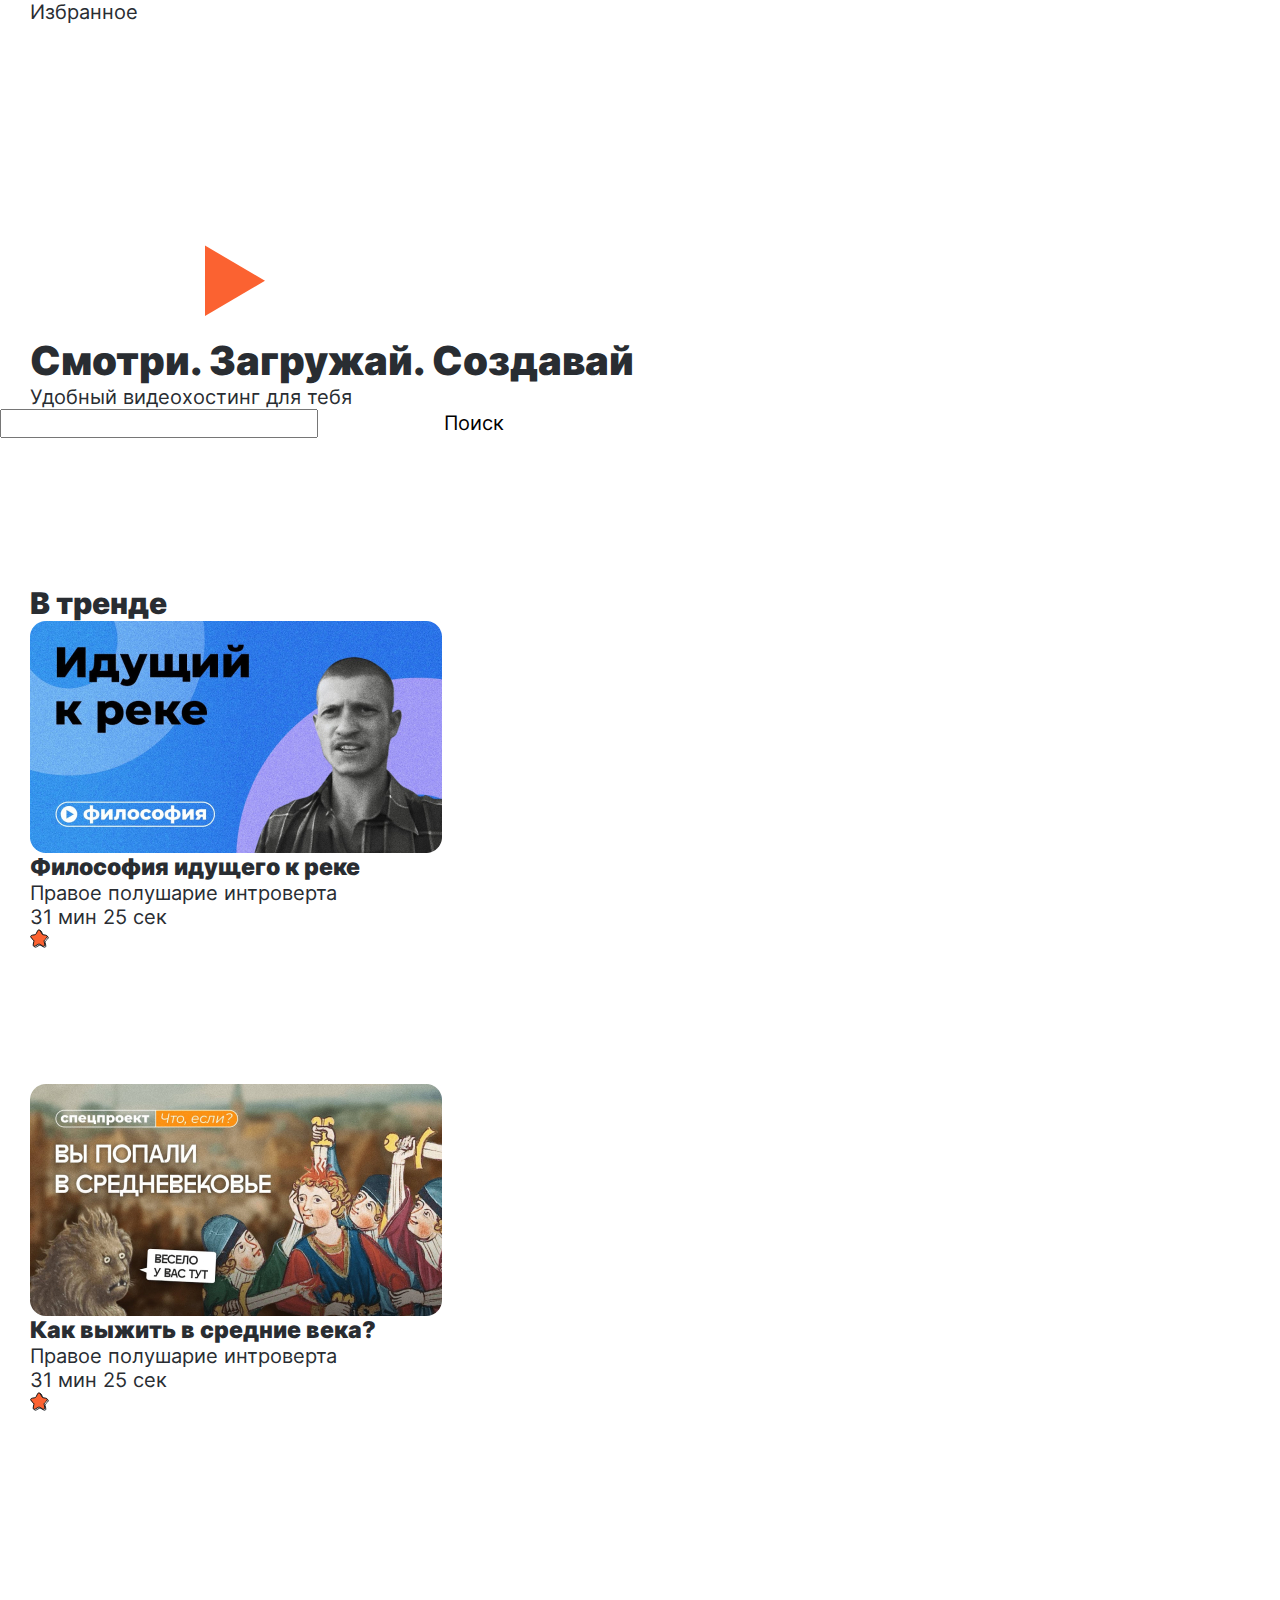
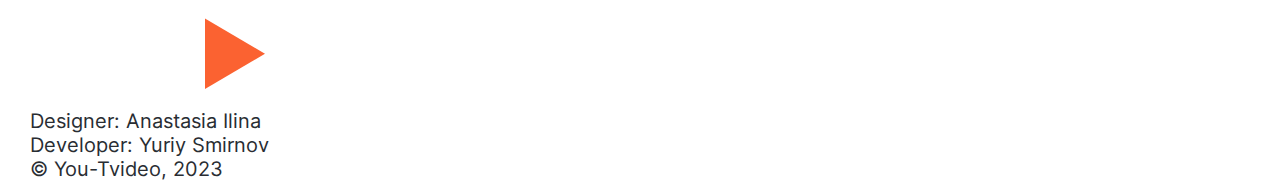
==== index.html @ 5c561b0a "111" ====
<!DOCTYPE html>
<html lang="ru">
<head>
    <meta charset="UTF-8">
    <meta name="viewport" content="width=device-width, initial-scale=1.0">
    <title>You-TVideo -- Удобный видеохостинг для тебя</title>
    <link rel="stylesheet" href="css/normalize.css">
    <link rel="stylesheet" href="css/index.css">
</head>
<body>
    <main>
        <section class="hero">
            <div class="container">
                <div class="hero__container">
                    <a href="/favorite.html" class="hero__link">
                        <span>Избранное</span>
                        <svg class="hero__icon">
                            <use xlink:href="image/sprite.svg#star-ow"></use>
                        </svg>
                    </a>
                    <svg class="hero__logo" viewBox="0 0 360 48" role="img" aria-label="Логотип сервиса You-TVideo">
                        <use xlink:href="image/sprite.svg#logo-white"></use>
                    </svg>
                    <h1 class="hero__title">Смотри. Загружай. Создавай</h1>
    
                    <p class="hero__tagline">Удобный видеохостинг для тебя</p>
                </div>
            </div>
        </section>

        <section class="search">
            <form class="search__form">
                <input type="search" class="search__input">
                <button class="search__btn" type="submit">
                    <span>Поиск</span>
                    <svg class="search__icon">
                        <use xlink:href="image/sprite.svg#search"></use>
                    </svg>
                </button>
            </form>
        </section>

        <section class="video-list">
            <div class="container">
                <h2 class="video-list__title">
                    В тренде
                </h2>
                <ul class="video-list_items">
                    <li class="video-list__item">
                        <article class="video-card">
                            <a href="/video/" class="video-card__link">
                                <img src="./image/image1.jpg" 
                                alt="Философия идущего к реке" 
                                class="video-card__thumbnail">
                                <h3 class="video-card__title">Философия идущего к реке</h3>
                                <p class="video-card__channel">Правое полушарие интроверта</p>
                                <p class="video-card__duration">
                                    31 мин 25 сек
                                </p>
                            </a>
                            <button class="video-card__favorite" type="button" aria-label="Добавить в избранное, Философия идущего к реке">
                                <svg class="search__icon">
                                    <use class="star-o" xlink:href="image/sprite.svg#star-ob"></use>
                                    <use class="star" xlink:href="image/sprite.svg#star"></use>
                                </svg>
                            </button>
                        </article>
                    </li>

                    <li class="video-list__item">
                        <article class="video-card">
                            <a href="/video/" class="video-card__link">
                                <img src="./image/image2.jpg" 
                                alt="Как выжить в Средние века?" 
                                class="video-card__thumbnail">
                                <h3 class="video-card__title">Как выжить в средние века?</h3>
                                <p class="video-card__channel">Правое полушарие интроверта</p>
                                <p class="video-card__duration">
                                    31 мин 25 сек
                                </p>
                            </a>
                            <button class="video-card__favorite" type="button">
                                <svg class="search__icon">
                                    <use class="star-o" xlink:href="image/sprite.svg#star-ob"></use>
                                    <use class="star" xlink:href="image/sprite.svg#star"></use>
                                </svg>
                            </button>
                        </article>
                    </li>
                </ul>
            </div>
        </section>
    </main>
    <footer class="footer">
        <div class="container footer__container">
            <a href="" class="footer__link">
                <svg class="footer__logo" viewBox="0 0 360 48" role="img" aria-label="Логотип сервиса You-TVideo">
                    <use xlink:href="image/sprite.svg#logo-white"></use>
                </svg>
            </a>
            <ul class="footer__developers-list">
                <li class="footer__developers-item">
                    Designer: <a class="footer__developers-link" href="https://t.me/Mrsmallowww" target="_blank" rel="noopener">Anastasia Ilina</a>
                </li>
                <li class="footer__developers-item">
                    Developer: <a class="footer__developers-link" href="https://t.me/asceticcc" target="_blank" rel="noopener">Yuriy Smirnov</a>
                </li>
            </ul>
            <p class="footer__copyright">© You-Tvideo, 2023</p>
        </div>
    </footer>
</body>
</html>
---- css/index.css ----
@font-face {
    font-family: Inter;
    font-weight: 400; 
    src: url(../fonts/inter-v13-cyrillic_latin-regular.woff2);
}
@font-face {
    font-family: Inter;
    font-weight: 900; 
    src: url(../fonts/inter-v13-cyrillic_latin-900.woff2);
}

html {
    position: relative;
    box-sizing: border-box;
  }
  
  *,
  *::before,
  *::after {
    box-sizing: inherit;
  }
  
  body {
    position: relative;
    overflow-x: hidden;
    min-width: 320px;
    min-height: 100vh;
    font-family: Inter, sans-serif;
    -webkit-font-smoothing: antialiased;
    -moz-osx-font-smoothing: grayscale;
    text-rendering: optimizeLegibility;
    -webkit-tap-highlight-color: rgba(0, 0, 0, 0);
    -webkit-tap-highlight-color: transparent;
    font-size: 20px;
    color: #292D32;
    background-color: #fff;
    line-height: 1.2;
  }
  
  
  img,
  svg {
    display: block;
    max-width: 100%;
    height: auto;
  }
  
  svg {
    max-height: 100%;
  }
  
  
  button {
    padding: 0;
    cursor: pointer;
    border: none;
    background-color: transparent;
  }
  
  a {
    text-decoration: none;
    color: inherit;
  }
  
  ul {
    list-style: none;
    padding: 0;
    margin: 0;
  }
  
  h1,
  h2,
  h3,
  p,
  figure,
  fieldset {
    margin: 0;
  }
  
  iframe {
    border: none;
  }
  
  /*
  Доступно скрываю элементы
  */
  
  .visually-hidden {
    position: fixed;
    transform: scale(0);
  }
  
  
  /*
  Пример контейнера
  
  Если контейнер 1180px по макету,
  то для max-width прибавляем паддинги 30px*2, 
  в итоге 1240px
  Чтобы контент не прижимался к краям экрана
  */
  
  .container {
    max-width: 1320px;
    padding: 0 30px;
    margin: 0 auto;
  }
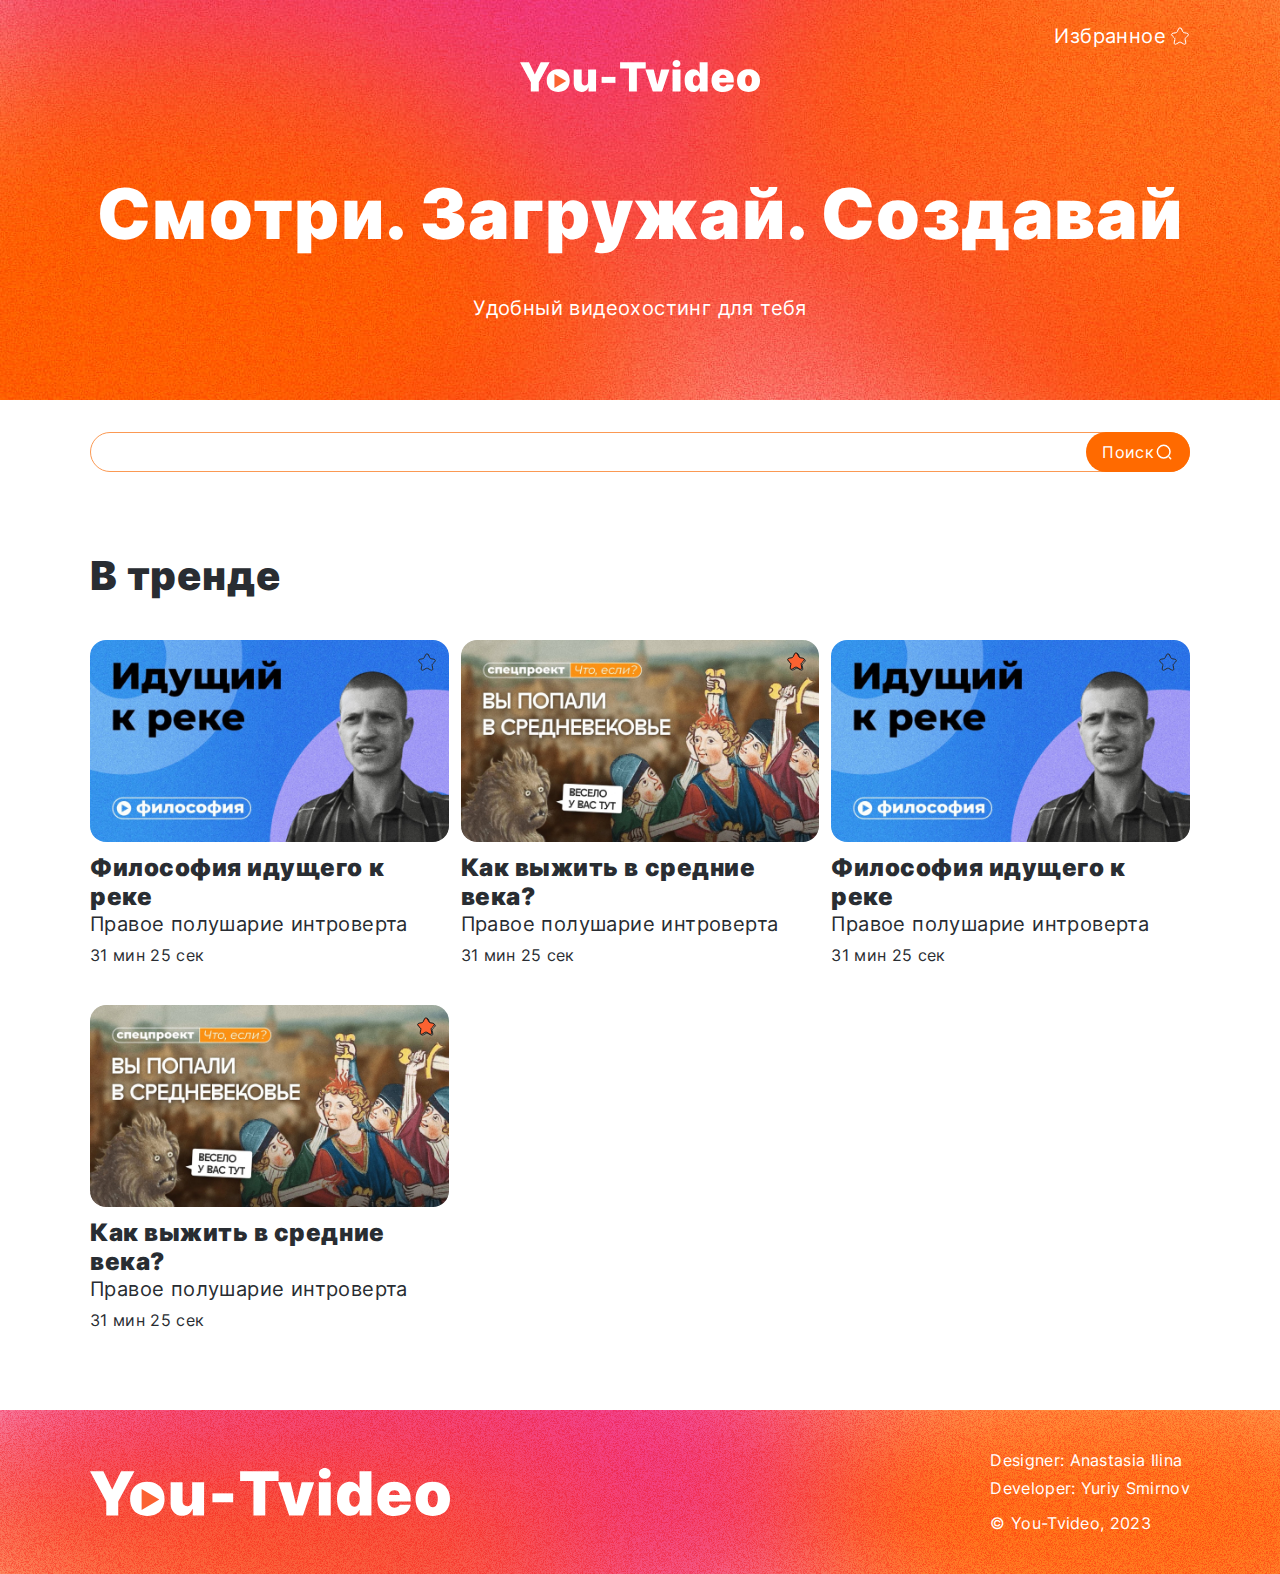
==== commit 7e034dff: "day 2 without adaptive" ====
--- a/index.html
+++ b/index.html
@@ -12,15 +12,19 @@
         <section class="hero">
             <div class="container">
                 <div class="hero__container">
-                    <a href="/favorite.html" class="hero__link">
+    
+                    <a href="favorite.html" class="hero__link">
                         <span>Избранное</span>
                         <svg class="hero__icon">
                             <use xlink:href="image/sprite.svg#star-ow"></use>
                         </svg>
                     </a>
-                    <svg class="hero__logo" viewBox="0 0 360 48" role="img" aria-label="Логотип сервиса You-TVideo">
+    
+                    <svg class="hero__logo" viewBox="0 0 360 48" role="img" 
+                    aria-label="Логотип сервиса You-TVideo">
                         <use xlink:href="image/sprite.svg#logo-white"></use>
                     </svg>
+    
                     <h1 class="hero__title">Смотри. Загружай. Создавай</h1>
     
                     <p class="hero__tagline">Удобный видеохостинг для тебя</p>
@@ -28,7 +32,7 @@
             </div>
         </section>
 
-        <section class="search">
+        <section class="search container">
             <form class="search__form">
                 <input type="search" class="search__input">
                 <button class="search__btn" type="submit">
@@ -40,15 +44,15 @@
             </form>
         </section>
 
-        <section class="video-list">
+        <section class="video-list ">
             <div class="container">
                 <h2 class="video-list__title">
                     В тренде
                 </h2>
-                <ul class="video-list_items">
+                <ul class="video-list__items">
                     <li class="video-list__item">
                         <article class="video-card">
-                            <a href="/video/" class="video-card__link">
+                            <a href="video.html" class="video-card__link">
                                 <img src="./image/image1.jpg" 
                                 alt="Философия идущего к реке" 
                                 class="video-card__thumbnail">
@@ -58,18 +62,19 @@
                                     31 мин 25 сек
                                 </p>
                             </a>
-                            <button class="video-card__favorite" type="button" aria-label="Добавить в избранное, Философия идущего к реке">
-                                <svg class="search__icon">
+                            <button class="video-card__favorite" type="button" 
+                            aria-label="Добавить в избранное, Философия идущего к реке">
+                                <svg class="video-card__icon">
                                     <use class="star-o" xlink:href="image/sprite.svg#star-ob"></use>
                                     <use class="star" xlink:href="image/sprite.svg#star"></use>
                                 </svg>
                             </button>
                         </article>
                     </li>
-
+    
                     <li class="video-list__item">
                         <article class="video-card">
-                            <a href="/video/" class="video-card__link">
+                            <a href="/video.html" class="video-card__link">
                                 <img src="./image/image2.jpg" 
                                 alt="Как выжить в Средние века?" 
                                 class="video-card__thumbnail">
@@ -79,8 +84,50 @@
                                     31 мин 25 сек
                                 </p>
                             </a>
-                            <button class="video-card__favorite" type="button">
-                                <svg class="search__icon">
+                            <button class="video-card__favorite video-card__favorite_active" type="button">
+                                <svg class="video-card__icon">
+                                    <use class="star-o" xlink:href="image/sprite.svg#star-ob"></use>
+                                    <use class="star" xlink:href="image/sprite.svg#star"></use>
+                                </svg>
+                            </button>
+                        </article>
+                    </li>
+                    <li class="video-list__item">
+                        <article class="video-card">
+                            <a href="/video.html" class="video-card__link">
+                                <img src="./image/image1.jpg" 
+                                alt="Философия идущего к реке" 
+                                class="video-card__thumbnail">
+                                <h3 class="video-card__title">Философия идущего к реке</h3>
+                                <p class="video-card__channel">Правое полушарие интроверта</p>
+                                <p class="video-card__duration">
+                                    31 мин 25 сек
+                                </p>
+                            </a>
+                            <button class="video-card__favorite" type="button" 
+                            aria-label="Добавить в избранное, Философия идущего к реке">
+                                <svg class="video-card__icon">
+                                    <use class="star-o" xlink:href="image/sprite.svg#star-ob"></use>
+                                    <use class="star" xlink:href="image/sprite.svg#star"></use>
+                                </svg>
+                            </button>
+                        </article>
+                    </li>
+    
+                    <li class="video-list__item">
+                        <article class="video-card">
+                            <a href="/video.html" class="video-card__link">
+                                <img src="./image/image2.jpg" 
+                                alt="Как выжить в Средние века?" 
+                                class="video-card__thumbnail">
+                                <h3 class="video-card__title">Как выжить в средние века?</h3>
+                                <p class="video-card__channel">Правое полушарие интроверта</p>
+                                <p class="video-card__duration">
+                                    31 мин 25 сек
+                                </p>
+                            </a>
+                            <button class="video-card__favorite video-card__favorite_active" type="button">
+                                <svg class="video-card__icon">
                                     <use class="star-o" xlink:href="image/sprite.svg#star-ob"></use>
                                     <use class="star" xlink:href="image/sprite.svg#star"></use>
                                 </svg>
@@ -98,15 +145,17 @@
                     <use xlink:href="image/sprite.svg#logo-white"></use>
                 </svg>
             </a>
-            <ul class="footer__developers-list">
-                <li class="footer__developers-item">
-                    Designer: <a class="footer__developers-link" href="https://t.me/Mrsmallowww" target="_blank" rel="noopener">Anastasia Ilina</a>
-                </li>
-                <li class="footer__developers-item">
-                    Developer: <a class="footer__developers-link" href="https://t.me/asceticcc" target="_blank" rel="noopener">Yuriy Smirnov</a>
-                </li>
-            </ul>
-            <p class="footer__copyright">© You-Tvideo, 2023</p>
+            <div class="footer__inner-container">
+                <ul class="footer__developers-list">
+                    <li class="footer__developers-item">
+                        Designer: <a class="footer__developers-link" href="https://t.me/Mrsmallowww" target="_blank" rel="noopener">Anastasia Ilina</a>
+                    </li>
+                    <li class="footer__developers-item">
+                        Developer: <a class="footer__developers-link" href="https://t.me/asceticcc" target="_blank" rel="noopener">Yuriy Smirnov</a>
+                    </li>
+                </ul>
+                <p class="footer__copyright">© You-Tvideo, 2023</p>
+            </div>
         </div>
     </footer>
 </body>
--- a/css/index.css
+++ b/css/index.css
@@ -3,6 +3,7 @@
     font-weight: 400; 
     src: url(../fonts/inter-v13-cyrillic_latin-regular.woff2);
 }
+
 @font-face {
     font-family: Inter;
     font-weight: 900; 
@@ -35,6 +36,7 @@
     color: #292D32;
     background-color: #fff;
     line-height: 1.2;
+    letter-spacing: 0.2em;
   }
   
   
@@ -101,8 +103,313 @@
   */
   
   .container {
-    max-width: 1320px;
-    padding: 0 30px;
+    max-width: 1440px;
+    padding: 0 90px;
     margin: 0 auto;
   }
-  +
+  .header {
+    padding: 32px 0 24px;
+  }
+
+  .header__container {
+    display: flex;
+    align-items: center;
+    justify-content: space-between;
+  }
+
+  /* .header__link {
+
+  } */
+
+  .header__logo {
+    width: 240px;
+  }
+
+  .header__link_favorite {
+    display: flex;
+    align-items: center;
+    gap:4px;
+
+    font-size: 16px;
+    letter-spacing: 0.02em;
+  }
+
+  .header__icon {
+    width: 20px;
+    height: 20px;
+  }
+
+  .hero {
+    padding: 60px 0 80px;
+    background: #FF6A00 url('../image/bg.jpg') center/cover;
+    color: white;
+    margin-bottom:32px;
+  }
+
+  .hero__container {
+    display: flex;
+    flex-direction: column;
+    align-items:center;
+    position: relative;
+  }
+
+  .hero__link {
+    position:absolute;
+    top:-36px;
+    right:0;
+    display:flex;
+    align-items: center;
+    gap:4px;
+    letter-spacing: 0.02em;
+  }
+
+  .hero__icon {
+    width: 20px;
+    height: 20px;
+  }
+
+  .hero__logo {
+    width: 240px;
+    margin-bottom:80px;
+  }
+
+  .hero__title {
+    font-size: 70px;
+    font-weight: 900;
+    letter-spacing: 0.02em;
+    margin-bottom:40px;
+  }
+
+  .hero__tagline {
+    font-size: 20px;
+    letter-spacing: 0.02em;
+  }
+
+
+  /* .search {
+
+  } */
+
+  .search__form {
+    position: relative;
+    width:100%;
+  }
+
+  .search__input {
+    width:100%;
+    border-radius: 40px;
+    border: 1px solid #FB9953;
+    padding:10px 124px 10px 24px;
+    outline: none;
+    font-size: 16px;
+    letter-spacing: 0.02em;
+  }
+
+  .search__btn {
+    position:absolute;
+    top:0;
+    right:0;
+    bottom:0;
+    padding: 8px 16px;
+    display:flex;
+    align-items:center;
+    border-radius: 40px;
+    background: #FF6A00;
+    color:white;
+    font-size: 16px;
+    letter-spacing: 0.02em;
+  }
+
+  .search__icon {
+    width: 20px;
+    height: 20px;
+  }
+
+  .video-list {
+    padding:80px 0;
+  }
+
+  .video-list__title {
+    font-size: 40px;
+    font-weight: 900;
+    letter-spacing: 0.02em;
+    margin-bottom: 40px;
+  }
+
+  .video-list__items {
+    display: grid;
+    grid-template-columns: repeat(3, 1fr);
+    gap:40px 12px;
+  }
+
+
+  .video-card {
+    position: relative;
+  }
+
+
+  .video-card__thumbnail {
+    border-radius: 16px;
+    margin-bottom: 12px;
+  }
+
+  .video-card__title {
+    font-size: 24px;
+    font-weight: 900;
+    letter-spacing: 0.022em;
+  }
+
+  .video-card__channel {
+    font-size: 20px;
+    letter-spacing: 0.02em;
+    margin-bottom:10px;
+  }
+
+  .video-card__duration {
+    font-size: 16px;
+    letter-spacing: 0.02em;
+  }
+
+  .video-card__favorite {
+    width: 20px;
+    height: 20px;
+    position:absolute;
+    top: 12px;
+    right:12px;
+  }
+
+  .video-card__favorite .star{
+    display:none;
+  }
+
+  .video-card__favorite_active .star {
+    display:block;
+  }
+
+  .video {
+    padding-top:80px;
+  }
+
+  .video__player {
+    position: relative;
+    padding-bottom: 56.25%;
+    height: 0;
+    overflow: hidden;
+    margin-bottom:32px;
+  }
+
+  .video__iframe{
+    position:absolute;
+    top:0;
+    left:0;
+    width: 100%;
+    height: 100%;
+    border-radius: 16px;
+  }
+
+
+  .video__container{
+    display:flex;
+  }
+
+  .video__about {
+    margin-right:auto;
+  }
+
+  .video__link {
+    width:max-content;
+    white-space: nowrap;
+    display:flex;
+    gap:4px;
+    align-items: center;
+    height: 20px;
+  }
+
+  .video__link_active {
+
+  }
+  
+  .video__link .video__favorite{
+    display:none;
+  }
+
+  .video__link .video__no-favorite{
+    display:block;
+  }
+
+  .video__link_active .video__favorite{
+    display:block;
+  }
+
+  .video__link_active .video__no-favorite{
+    display:none;
+  }
+
+  .video__icon {
+    width: 20px;
+    height: 20px;
+  }
+
+  .video__title {
+    font-size: 40px;
+    letter-spacing: 0.02em;
+    margin-bottom: 24px;
+
+  }
+  .video__channel {
+    font-size: 24px;
+    letter-spacing: 0.02em;
+    margin-bottom: 24px;
+  }
+  .video__info {
+    font-size: 24px;
+    letter-spacing: 0.02em;
+  }
+
+  .video__views {
+  }
+  .video__premier-date {
+  }
+  .video__description {
+  }
+
+
+  .footer {
+    height: 164px;
+    background: #FF6A00 url('../image/bg-footer.jpg') center/cover;
+    color: white;
+    font-size: 16px;
+    letter-spacing: 0.02em;
+  }
+
+  .footer__container {
+    display: flex;
+    justify-content: space-between;
+    align-items: center;
+    height: 100%;
+  }
+
+  .footer__link {
+    width: 360px;
+    margin-right:auto;
+  }
+
+  /* .footer__logo {
+  } */
+
+  .footer__developers-list {
+    display: flex;
+    flex-direction: column;
+    gap:9px;
+  }
+
+  /* .footer__developers-item {
+  }
+
+  .footer__developers-link {
+  } */
+  
+  .footer__copyright {
+    margin-top:16px;
+  }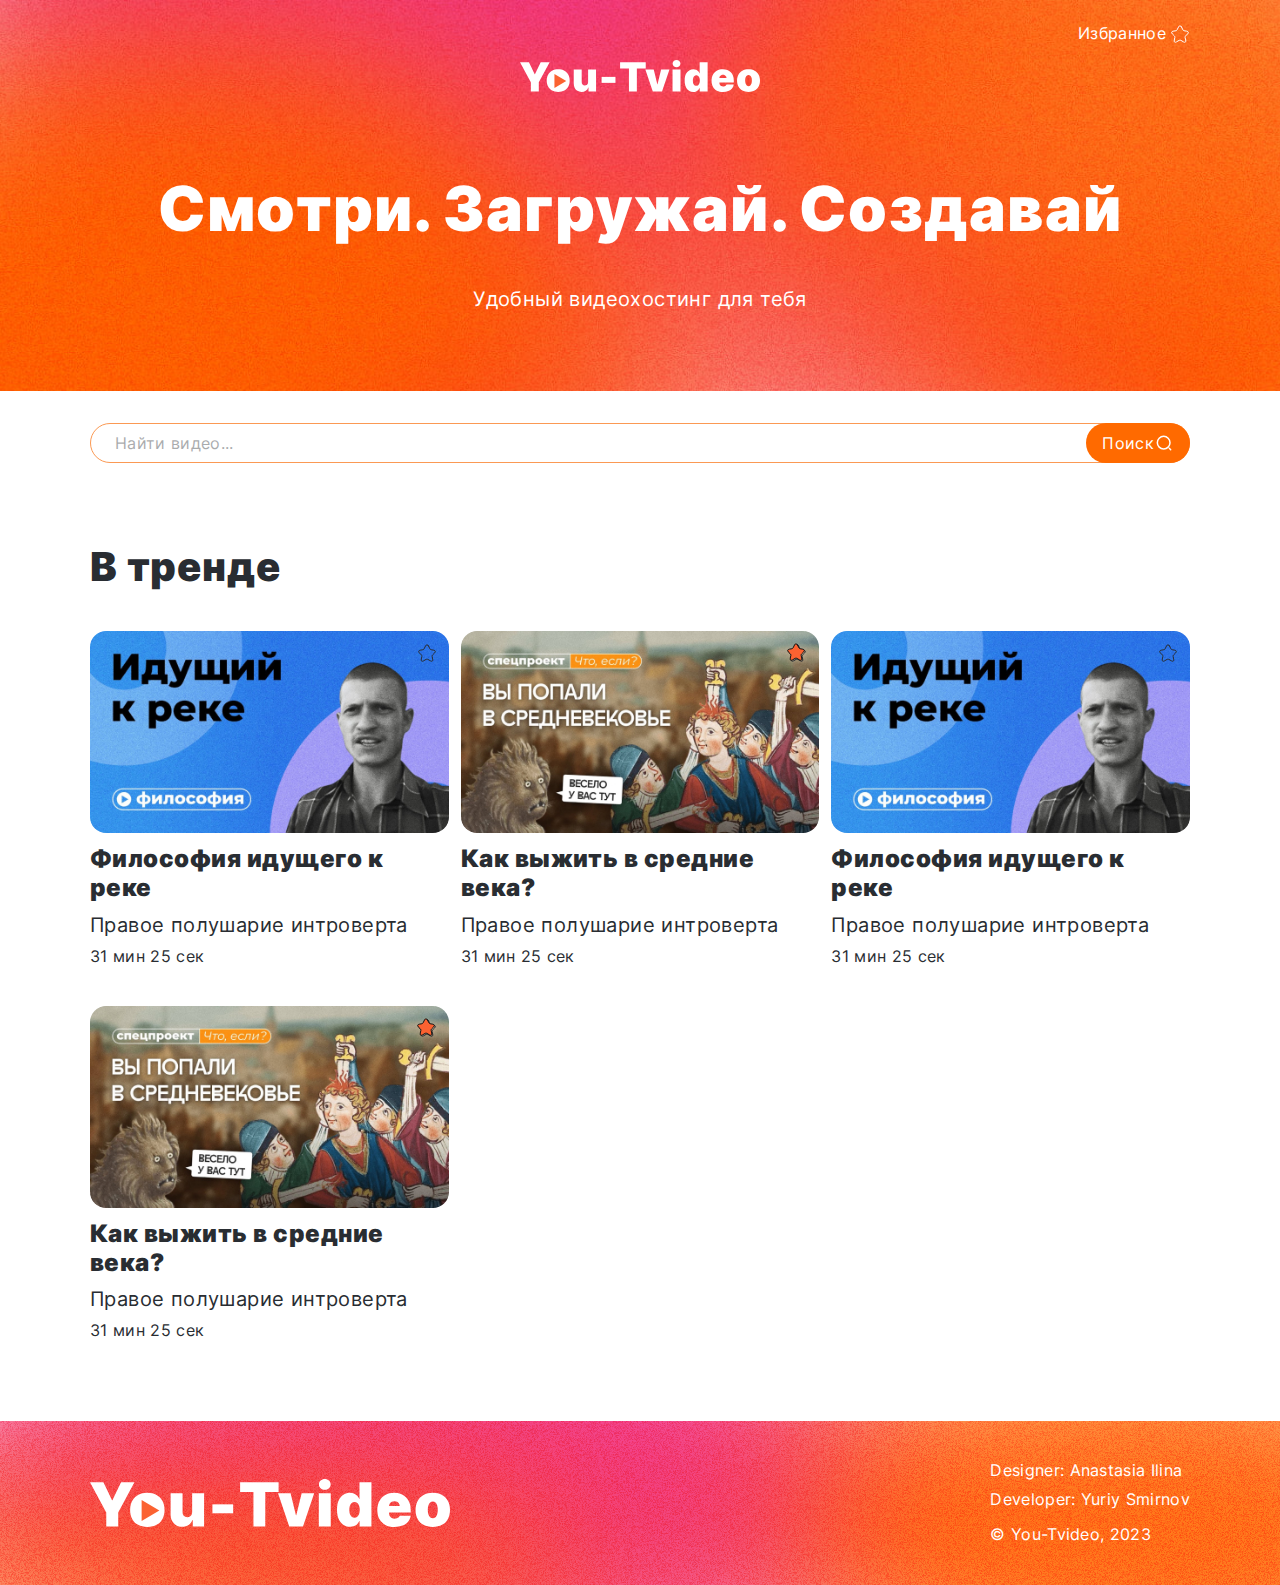
==== commit 2a0e7fae: "Day 3. Prepare for JS" ====
--- a/index.html
+++ b/index.html
@@ -14,7 +14,7 @@
                 <div class="hero__container">
     
                     <a href="favorite.html" class="hero__link">
-                        <span>Избранное</span>
+                        <span class="hero__link-text">Избранное</span>
                         <svg class="hero__icon">
                             <use xlink:href="image/sprite.svg#star-ow"></use>
                         </svg>
@@ -34,7 +34,8 @@
 
         <section class="search container">
             <form class="search__form">
-                <input type="search" class="search__input">
+                <input type="search" class="search__input" 
+                placeholder="Найти видео...">
                 <button class="search__btn" type="submit">
                     <span>Поиск</span>
                     <svg class="search__icon">
@@ -57,8 +58,8 @@
                                 alt="Философия идущего к реке" 
                                 class="video-card__thumbnail">
                                 <h3 class="video-card__title">Философия идущего к реке</h3>
-                                <p class="video-card__channel">Правое полушарие интроверта</p>
-                                <p class="video-card__duration">
+                                <p class= "video-card__channel">Правое полушарие интроверта</p>
+                                <p class= "video-card__duration">
                                     31 мин 25 сек
                                 </p>
                             </a>
--- a/css/index.css
+++ b/css/index.css
@@ -36,7 +36,7 @@
     color: #292D32;
     background-color: #fff;
     line-height: 1.2;
-    letter-spacing: 0.2em;
+    letter-spacing: 0.02em;
   }
   
   
@@ -158,9 +158,12 @@
     position:absolute;
     top:-36px;
     right:0;
+
     display:flex;
     align-items: center;
     gap:4px;
+
+    font-size: 16px;
     letter-spacing: 0.02em;
   }
 
@@ -175,10 +178,19 @@
   }
 
   .hero__title {
-    font-size: 70px;
-    font-weight: 900;
+
+    /* Сколько дополнительных пикселей шрифта 
+    приходится на каждую дополнительную единицу изменения размера экрана
+    Fluid typography. */
+
+    font-size: clamp(50px, 
+    calc(50px + (70 - 50) * ((100vw - 1024px) / (1440 - 1024))), 
+    70px);
+
+    /* font-size: 70px; */
     letter-spacing: 0.02em;
     margin-bottom:40px;
+    text-align: center;
   }
 
   .hero__tagline {
@@ -203,6 +215,12 @@
     padding:10px 124px 10px 24px;
     outline: none;
     font-size: 16px;
+    letter-spacing: 0.02em;
+  }
+
+  .search__input::placeholder{
+    color: #292D32;
+    opacity: 40%;
     letter-spacing: 0.02em;
   }
 
@@ -243,6 +261,9 @@
     gap:40px 12px;
   }
 
+  .video-list__item {
+    width:fit-content;
+  }
 
   .video-card {
     position: relative;
@@ -257,7 +278,8 @@
   .video-card__title {
     font-size: 24px;
     font-weight: 900;
-    letter-spacing: 0.022em;
+    letter-spacing: 0.02em;
+    margin-bottom: 10px;
   }
 
   .video-card__channel {
@@ -311,23 +333,30 @@
 
   .video__container{
     display:flex;
+    gap:34px;
   }
 
   .video__about {
+    max-width: 1048px;
     margin-right:auto;
+    font-size: 24px;
+    letter-spacing: 0.02em;
   }
 
   .video__link {
     width:max-content;
     white-space: nowrap;
     display:flex;
+    flex-shrink: 0;
     gap:4px;
     align-items: center;
     height: 20px;
+    font-size: 16px;
+    letter-spacing: 0.02em;
   }
 
   .video__link_active {
-
+    font-size: 16px;
   }
   
   .video__link .video__favorite{
@@ -366,14 +395,6 @@
     font-size: 24px;
     letter-spacing: 0.02em;
   }
-
-  .video__views {
-  }
-  .video__premier-date {
-  }
-  .video__description {
-  }
-
 
   .footer {
     height: 164px;
@@ -405,11 +426,93 @@
   }
 
   /* .footer__developers-item {
-  }
-
-  .footer__developers-link {
-  } */
+  }*/
+
+  .footer__developers-link:hover {
+    color: lightgray;
+  }
   
   .footer__copyright {
     margin-top:16px;
-  }+  }
+
+@media (width <= 1024px){
+  .container {padding: 0 41px;}
+
+  .hero {padding:40px 0 58px;}
+  .hero__logo {width: 200px; margin-bottom: 45px;}
+  .hero__title {
+    font-size: 50px; 
+    margin-bottom: 32px;
+  }
+  .hero__link {top:-16px;}
+  
+  .video-list {padding: 60px 0;}
+  .video-list__items {row-gap: 32px;}
+  .video-list__title {font-size: 32px; margin-bottom: 40px;}
+
+  .video-card__title {font-size: 20px;}
+  .video-card__channel {font-size: 16px;}
+  .video-card__duration {font-size: 14px;}
+
+  .video {padding: 60px 0;}
+  /* .video__container {} */
+  .video__about {max-width: 730px;}
+  .video__title {font-size: 32px;}
+  .video__channel {font-size: 20px; margin-bottom: 20px;}
+  .video__info {font-size: 20px;}
+  .video__description {font-size: 20px;}
+
+  .footer {height: 130px;}
+  .footer__logo {width: 305px; height: 40px;}  
+  .footer__inner-container {font-size: 14px; letter-spacing: 0.02em;}
+}
+
+@media (width <= 768px){
+  .container {padding: 0 72px;}
+
+  .hero {padding-bottom: 42px;}
+  /* Для доступности читалками не использую display: none */
+  .hero__link-text, .header__link-text {position: fixed; transform: scale(0);}
+  .hero__title {font-size: 40px;}
+
+  .video {padding-top: 40px;}
+  .video__container {flex-wrap: wrap; flex-direction: column-reverse; gap:24px;}
+  .video__player {margin-bottom: 24px;}
+
+  .video-list__items {grid-template-columns: repeat(2, 1fr);}
+}
+
+@media (width <= 694px){
+  .container {padding: 0 11px;}
+
+  .hero {padding: 16px 0 32px; margin-bottom: 20px;}
+  .hero__logo {width: 145px; align-self: flex-start; margin-bottom: 26px;}
+  .hero__link {top: 0;}
+
+  .hero__title {font-size: 24px; margin-bottom: 20px;}
+  .hero__tagline {font-size: 16px;}
+
+  .header__logo {max-width: 145px;}
+
+  .video {padding-bottom:0px;}
+  .video__player {margin-bottom: 20px;}
+  .video__channel {font-size: 16px;}
+  .video__title {font-size: 24px; margin-bottom: 16px;}
+  .video__about {font-size: 16px;}
+  .video__info {font-size: 16px;}
+  .video__description {font-size: 16px;}
+
+  .video-list {padding: 40px 0 60px;}
+  .video-list__title {font-size: 24px; margin-bottom: 20px;}
+  .video-list__items {grid-template-columns: 1fr; gap: 20px;}
+  .video-list__item {margin-left: auto; margin-right: auto;}
+
+  .video-card__title {font-size: 18px;}
+  .video-card__channel {font-size: 16px;}
+  .video-card__duration {font-size: 14px;}
+
+  .footer {height: 180px; padding: 24px 0 32px;}
+  .footer__container {flex-wrap: wrap; gap: 24px;}
+  .footer__link {width: 180px;}
+}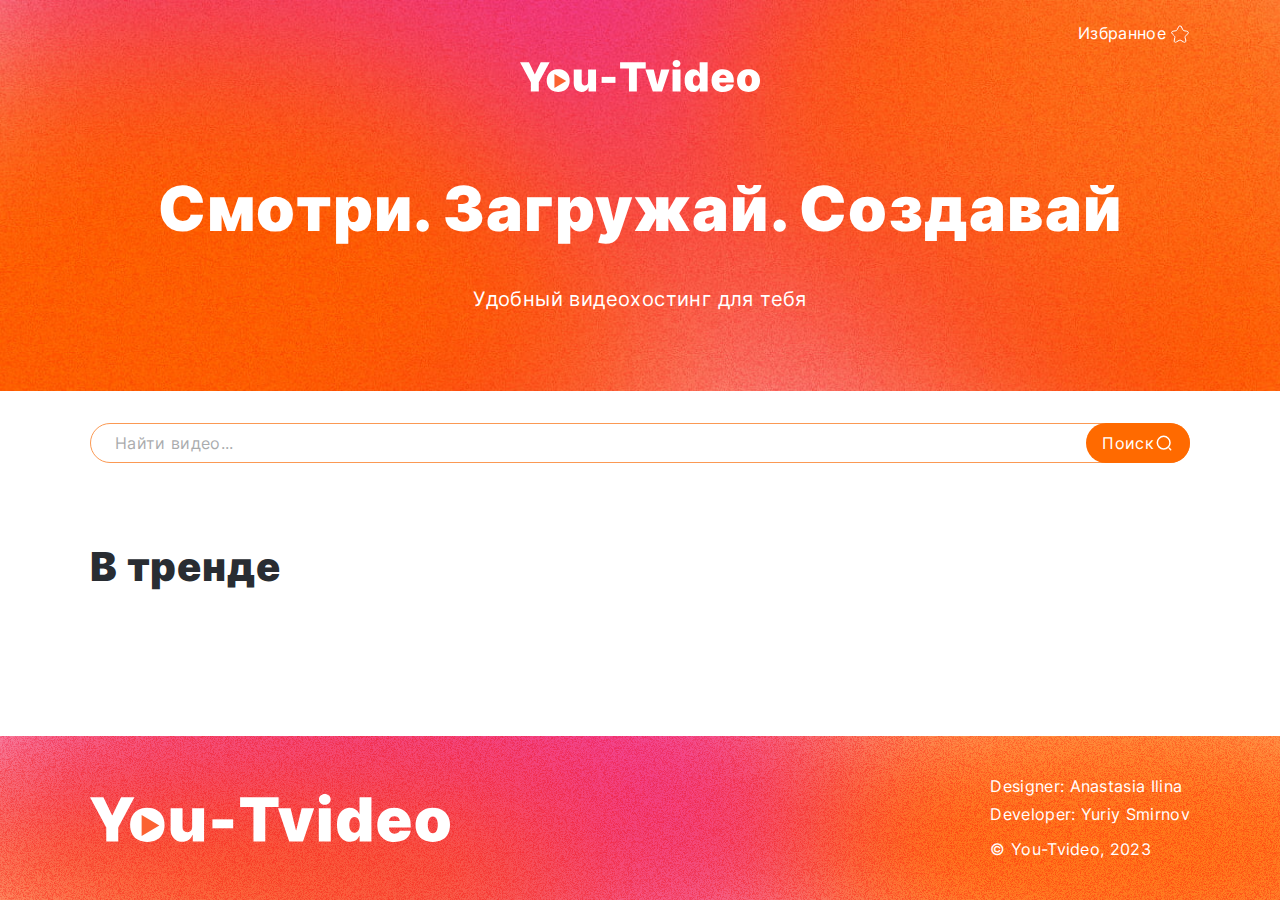
==== commit 4c012996: "js update" ====
--- a/index.html
+++ b/index.html
@@ -3,9 +3,13 @@
 <head>
     <meta charset="UTF-8">
     <meta name="viewport" content="width=device-width, initial-scale=1.0">
+    
     <title>You-TVideo -- Удобный видеохостинг для тебя</title>
+
     <link rel="stylesheet" href="css/normalize.css">
     <link rel="stylesheet" href="css/index.css">
+
+    <script defer src="js/index.js"></script>
 </head>
 <body>
     <main>
@@ -51,7 +55,7 @@
                     В тренде
                 </h2>
                 <ul class="video-list__items">
-                    <li class="video-list__item">
+                    <!-- <li class="video-list__item">
                         <article class="video-card">
                             <a href="video.html" class="video-card__link">
                                 <img src="./image/image1.jpg" 
@@ -134,7 +138,7 @@
                                 </svg>
                             </button>
                         </article>
-                    </li>
+                    </li> -->
                 </ul>
             </div>
         </section>
--- a/css/index.css
+++ b/css/index.css
@@ -37,6 +37,8 @@
     background-color: #fff;
     line-height: 1.2;
     letter-spacing: 0.02em;
+    display: flex;
+    flex-direction: column;
   }
   
   
@@ -81,6 +83,10 @@
   
   iframe {
     border: none;
+  }
+
+  main{
+    flex-grow: 1;
   }
   
   /*
@@ -506,9 +512,9 @@
   .video-list {padding: 40px 0 60px;}
   .video-list__title {font-size: 24px; margin-bottom: 20px;}
   .video-list__items {grid-template-columns: 1fr; gap: 20px;}
-  .video-list__item {margin-left: auto; margin-right: auto;}
-
-  .video-card__title {font-size: 18px;}
+  .video-list__item {margin-left: auto; margin-right: auto; width: 73%;}
+
+  .video-card__title {font-size: 18px; width: 80%}
   .video-card__channel {font-size: 16px;}
   .video-card__duration {font-size: 14px;}
 
